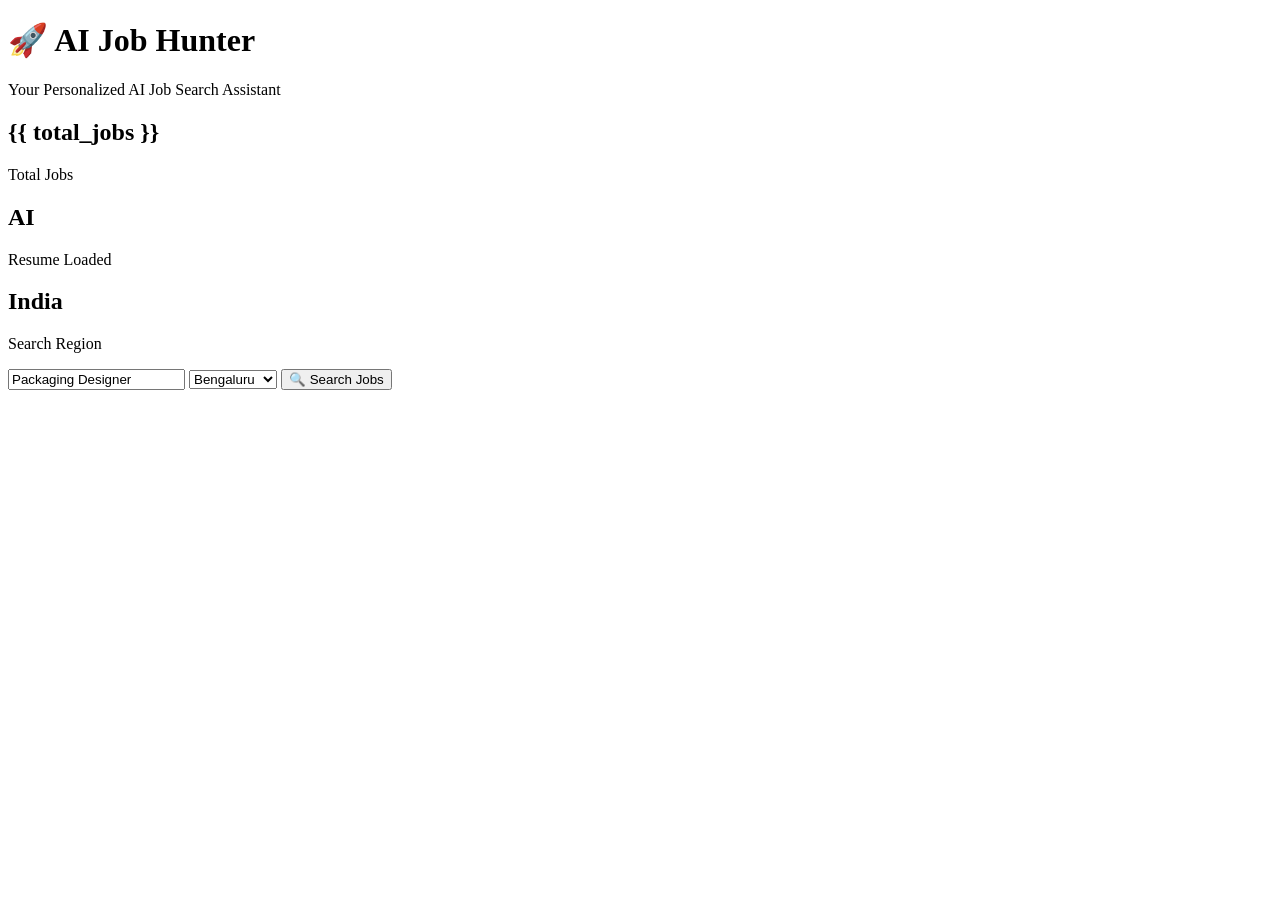
==== app/web/templates/index.html @ 4e4580f5 "Milestone 1: AI Job Hunter backend, dashboard and AI matching" ====
<!DOCTYPE html>
<html>

<head>

    <title>AI Job Hunter</title>

    <link rel="stylesheet" href="/static/style.css">

</head>

<body>

<div class="container">

    <h1>🚀 AI Job Hunter</h1>

    <p>Your Personalized AI Job Search Assistant</p>

    <div class="stats">

        <div class="card">

            <h2>{{ total_jobs }}</h2>

            <p>Total Jobs</p>

        </div>

        <div class="card">

            <h2>AI</h2>

            <p>Resume Loaded</p>

        </div>

        <div class="card">

            <h2>India</h2>

            <p>Search Region</p>

        </div>

    </div>

    <div class="search-box">

        <form action="/results">

            <input
                type="text"
                name="keyword"
                placeholder="Packaging Designer"
                value="Packaging Designer"
            >

            <select name="location">

                <option>Bengaluru</option>
                <option>Hyderabad</option>
                <option>Chennai</option>
                <option>Pune</option>
                <option>Mumbai</option>
                <option>Remote</option>

            </select>

            <button type="submit">

                🔍 Search Jobs

            </button>

        </form>

    </div>

</div>

</body>

</html>
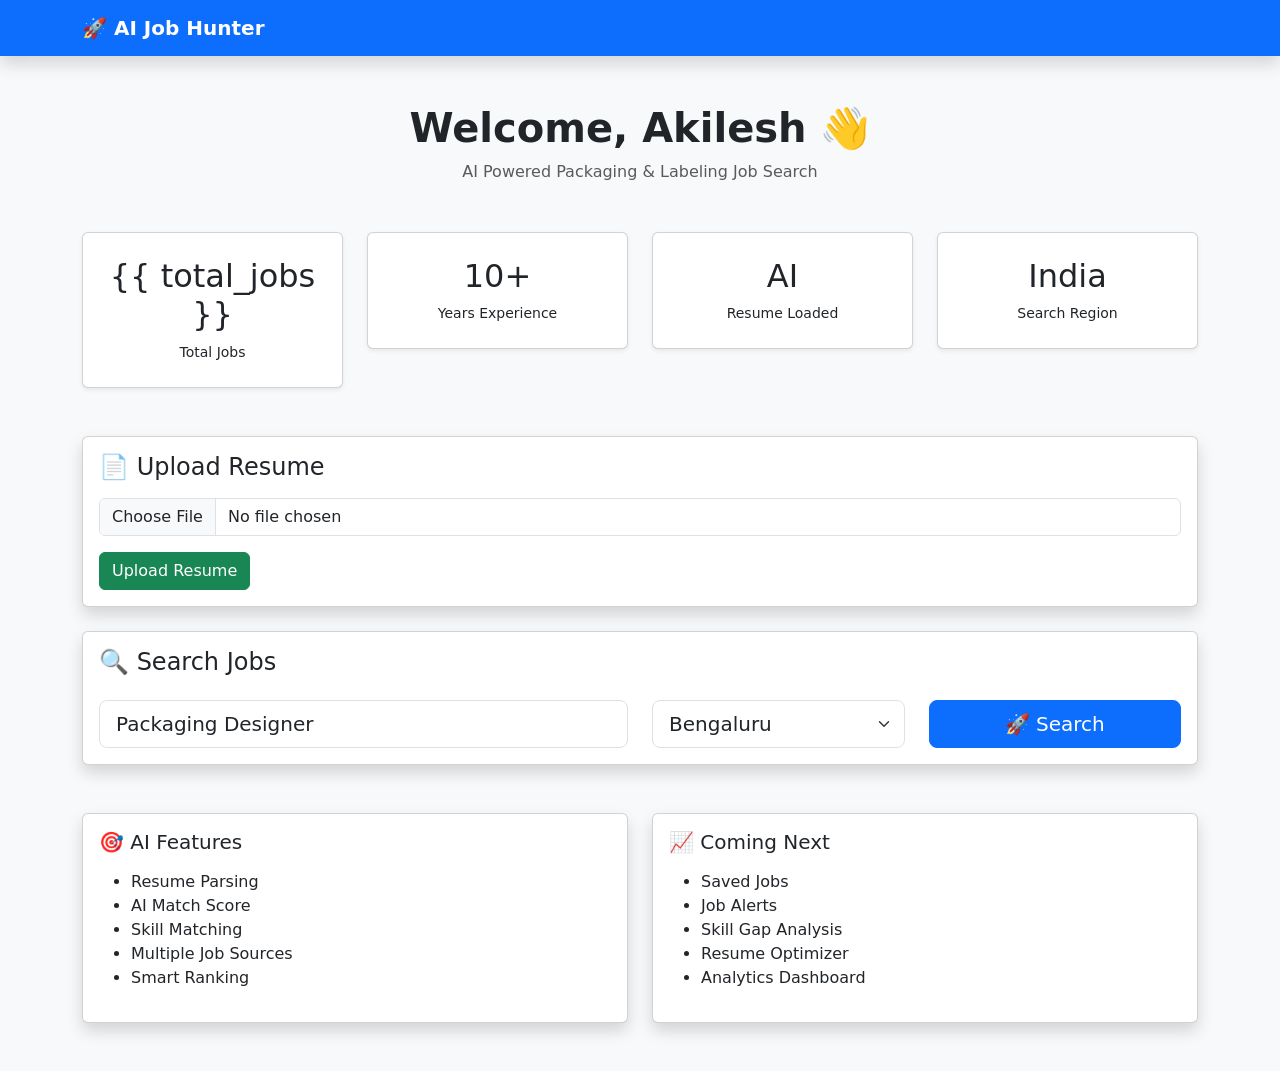
==== commit 1f1277ab: "MVP stable build - login, resume upload, AI matching, multi-source search" ====
--- a/app/web/templates/index.html
+++ b/app/web/templates/index.html
@@ -1,79 +1,243 @@
 <!DOCTYPE html>
-<html>
+<html lang="en">
 
 <head>
 
+    <meta charset="UTF-8">
+    <meta name="viewport" content="width=device-width, initial-scale=1">
+
     <title>AI Job Hunter</title>
 
+    <link href="https://cdn.jsdelivr.net/npm/bootstrap@5.3.3/dist/css/bootstrap.min.css" rel="stylesheet">
     <link rel="stylesheet" href="/static/style.css">
 
 </head>
 
-<body>
-
-<div class="container">
-
-    <h1>🚀 AI Job Hunter</h1>
-
-    <p>Your Personalized AI Job Search Assistant</p>
-
-    <div class="stats">
-
-        <div class="card">
-
-            <h2>{{ total_jobs }}</h2>
-
-            <p>Total Jobs</p>
-
-        </div>
-
-        <div class="card">
-
-            <h2>AI</h2>
-
-            <p>Resume Loaded</p>
-
-        </div>
-
-        <div class="card">
-
-            <h2>India</h2>
-
-            <p>Search Region</p>
-
-        </div>
-
-    </div>
-
-    <div class="search-box">
-
-        <form action="/results">
-
-            <input
-                type="text"
-                name="keyword"
-                placeholder="Packaging Designer"
-                value="Packaging Designer"
-            >
-
-            <select name="location">
-
-                <option>Bengaluru</option>
-                <option>Hyderabad</option>
-                <option>Chennai</option>
-                <option>Pune</option>
-                <option>Mumbai</option>
-                <option>Remote</option>
-
-            </select>
-
-            <button type="submit">
+<body class="bg-light">
+
+<nav class="navbar navbar-expand-lg navbar-dark bg-primary shadow">
+
+    <div class="container">
+
+        <a class="navbar-brand fw-bold" href="/">
+            🚀 AI Job Hunter
+        </a>
+
+    </div>
+
+</nav>
+
+<div class="container py-5">
+
+    <div class="text-center mb-5">
+
+        <h1 class="fw-bold">
+            Welcome, Akilesh 👋
+        </h1>
+
+        <p class="text-muted">
+            AI Powered Packaging & Labeling Job Search
+        </p>
+
+    </div>
+
+    <div class="row g-4 mb-5">
+
+        <div class="col-md-3">
+
+            <div class="card shadow-sm text-center p-4">
+
+                <h2>{{ total_jobs }}</h2>
+
+                <small>Total Jobs</small>
+
+            </div>
+
+        </div>
+
+        <div class="col-md-3">
+
+            <div class="card shadow-sm text-center p-4">
+
+                <h2>10+</h2>
+
+                <small>Years Experience</small>
+
+            </div>
+
+        </div>
+
+        <div class="col-md-3">
+
+            <div class="card shadow-sm text-center p-4">
+
+                <h2>AI</h2>
+
+                <small>Resume Loaded</small>
+
+            </div>
+
+        </div>
+
+        <div class="col-md-3">
+
+            <div class="card shadow-sm text-center p-4">
+
+                <h2>India</h2>
+
+                <small>Search Region</small>
+
+            </div>
+
+        </div>
+
+    </div>
+
+    <!-- Resume Upload -->
+
+    <div class="card shadow mb-4">
+
+        <div class="card-body">
+
+            <h4 class="mb-3">
+                📄 Upload Resume
+            </h4>
+
+            <form
+                action="/upload"
+                method="POST"
+                enctype="multipart/form-data">
+
+                <input
+                    class="form-control"
+                    type="file"
+                    name="resume"
+                    accept=".pdf">
+
+                <button
+                    class="btn btn-success mt-3">
+
+                    Upload Resume
+
+                </button>
+
+            </form>
+
+        </div>
+
+    </div>
+
+    <!-- Job Search -->
+
+    <div class="card shadow">
+
+        <div class="card-body">
+
+            <h4 class="mb-4">
 
                 🔍 Search Jobs
 
-            </button>
-
-        </form>
+            </h4>
+
+            <form action="/results">
+
+                <div class="row">
+
+                    <div class="col-md-6">
+
+                        <input
+                            class="form-control form-control-lg"
+                            type="text"
+                            name="keyword"
+                            value="Packaging Designer">
+
+                    </div>
+
+                    <div class="col-md-3">
+
+                        <select
+                            class="form-select form-select-lg"
+                            name="location">
+
+                            <option>Bengaluru</option>
+                            <option>Hyderabad</option>
+                            <option>Chennai</option>
+                            <option>Pune</option>
+                            <option>Mumbai</option>
+                            <option>Remote</option>
+
+                        </select>
+
+                    </div>
+
+                    <div class="col-md-3">
+
+                        <button
+                            class="btn btn-primary btn-lg w-100">
+
+                            🚀 Search
+
+                        </button>
+
+                    </div>
+
+                </div>
+
+            </form>
+
+        </div>
+
+    </div>
+
+    <div class="row mt-5">
+
+        <div class="col-md-6">
+
+            <div class="card shadow">
+
+                <div class="card-body">
+
+                    <h5>🎯 AI Features</h5>
+
+                    <ul class="mt-3">
+
+                        <li>Resume Parsing</li>
+                        <li>AI Match Score</li>
+                        <li>Skill Matching</li>
+                        <li>Multiple Job Sources</li>
+                        <li>Smart Ranking</li>
+
+                    </ul>
+
+                </div>
+
+            </div>
+
+        </div>
+
+        <div class="col-md-6">
+
+            <div class="card shadow">
+
+                <div class="card-body">
+
+                    <h5>📈 Coming Next</h5>
+
+                    <ul class="mt-3">
+
+                        <li>Saved Jobs</li>
+                        <li>Job Alerts</li>
+                        <li>Skill Gap Analysis</li>
+                        <li>Resume Optimizer</li>
+                        <li>Analytics Dashboard</li>
+
+                    </ul>
+
+                </div>
+
+            </div>
+
+        </div>
 
     </div>
 
